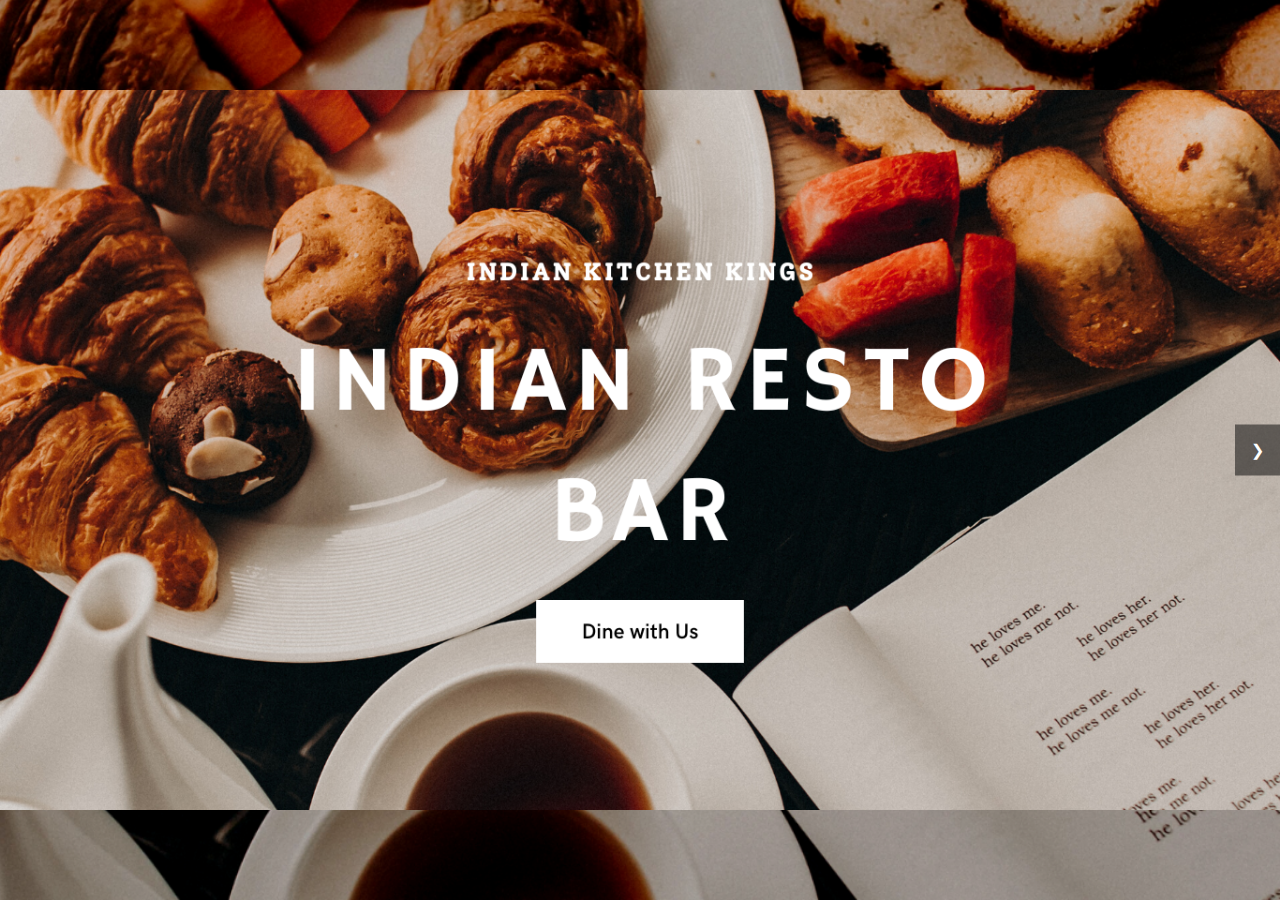
==== index.html @ 2a74c5a4 "Add files via upload" ====
<!DOCTYPE html>
<html lang="en">
<head>
    <meta charset="UTF-8">
    <meta name="viewport" content="width=device-width, initial-scale=1.0">
    <title>Restaurant Menu</title>
    <link rel="stylesheet" href="styles.css">
</head>
<body>
    <!-- <div class="imgbox">
        <img class="center-fit" src="images/INDIAN RESTO BAR1.png" alt="Indian resto bar">
    </div>
    <a href="#" class="previous round">&#8249;</a>
    <a href="#" class="next round">&#8250;</a> -->

    <div class="background-container">
        <img src="images/INDIAN RESTO BAR.png" alt="Image" class="image">
        <div class="next" onclick="nextImage()">&#10095;</div>
    </div>
    <!--<header>
        <h1>Restaurant Menu</h1>
    </header>-->
    <!--<main>
        <section class="menu-section">
            <h2>Appetizers</h2>
            <ul>
                <li>Bruschetta - $8</li>
                <li>Garlic Bread - $6</li>
                <li>Stuffed Mushrooms - $10</li>
            </ul>
        </section>
        <section class="menu-section">
            <h2>Main Courses</h2>
            <ul>
                <li>Grilled Chicken - $15</li>
                <li>Spaghetti Carbonara - $12</li>
                <li>Beef Steak - $20</li>
            </ul>
        </section>
        <section class="menu-section">
            <h2>Desserts</h2>
            <ul>
                <li>Cheesecake - $7</li>
                <li>Tiramisu - $8</li>
                <li>Chocolate Lava Cake - $9</li>
            </ul>
        </section>
        <section class="menu-section">
            <h2>Beverages</h2>
            <ul>
                <li>Water - $2</li>
                <li>Soft Drinks - $3</li>
                <li>Wine - $10</li>
            </ul>
        </section>
    </main>
    <footer>
        <p>&copy; 2024 Restaurant Name</p>
    </footer>-->
    <script src="scripts.js"></script>
</body>
</html>
---- styles.css ----
body, html {
    margin: 0;
    padding: 0;
    height: 100%;
    font-family: Arial, sans-serif;
}
  a {
    text-decoration: none;
    cursor: pointer;
  }
  
  a:hover {
    background-color: #cac5c5;
    color: rgb(126, 119, 119);
  }
  .container {
    display: grid;
    position: relative;
    width: 80%;
    margin: auto;
    
  }
  .image {
    width: 100%;
    display: block;
  }
  .prev, .next {
    position: absolute;
    top: 50%;
    transform: translateY(-50%);
    background-color: rgba(0, 0, 0, 0.5);
    color: white;
    padding: 16px;
    cursor: pointer;
  }
  .prev {
    left: 0;
  }
  .next {
    right: 0;
  }
  .text-overlay {
    position: absolute;
    top: 50%;
    left: 50%;
    transform: translate(-50%, -50%);
    color: white;
    background-color: rgba(0, 0, 0, 0.5); /* Semi-transparent background */
    padding: 20px;
    text-align: left;
    border-radius: 10px;
  }
  .background-image {
    width: 100%;
    display: block;
  }
  .menu {
   padding: 10px;
   font-size: 30px;
}


/* menu styles */
.background-container {
    position: relative;
    height: 100vh;
    background-image: url('images/backGroundImg.png');
    background-size: cover;
    background-position: center;
    display: flex;
    justify-content: center;
    align-items: center;
}

/* ul {
    list-style-type: none;
    padding: 0;
} */
 
li {
    margin: 5px 0;
    padding: 10px;
    cursor: pointer;
    position: relative;
}
 
.details {
    display: none;
    padding: 10px;
    margin-top: 10px;
    border-top: 1px solid #ddd;
    font-size: 20px;
}
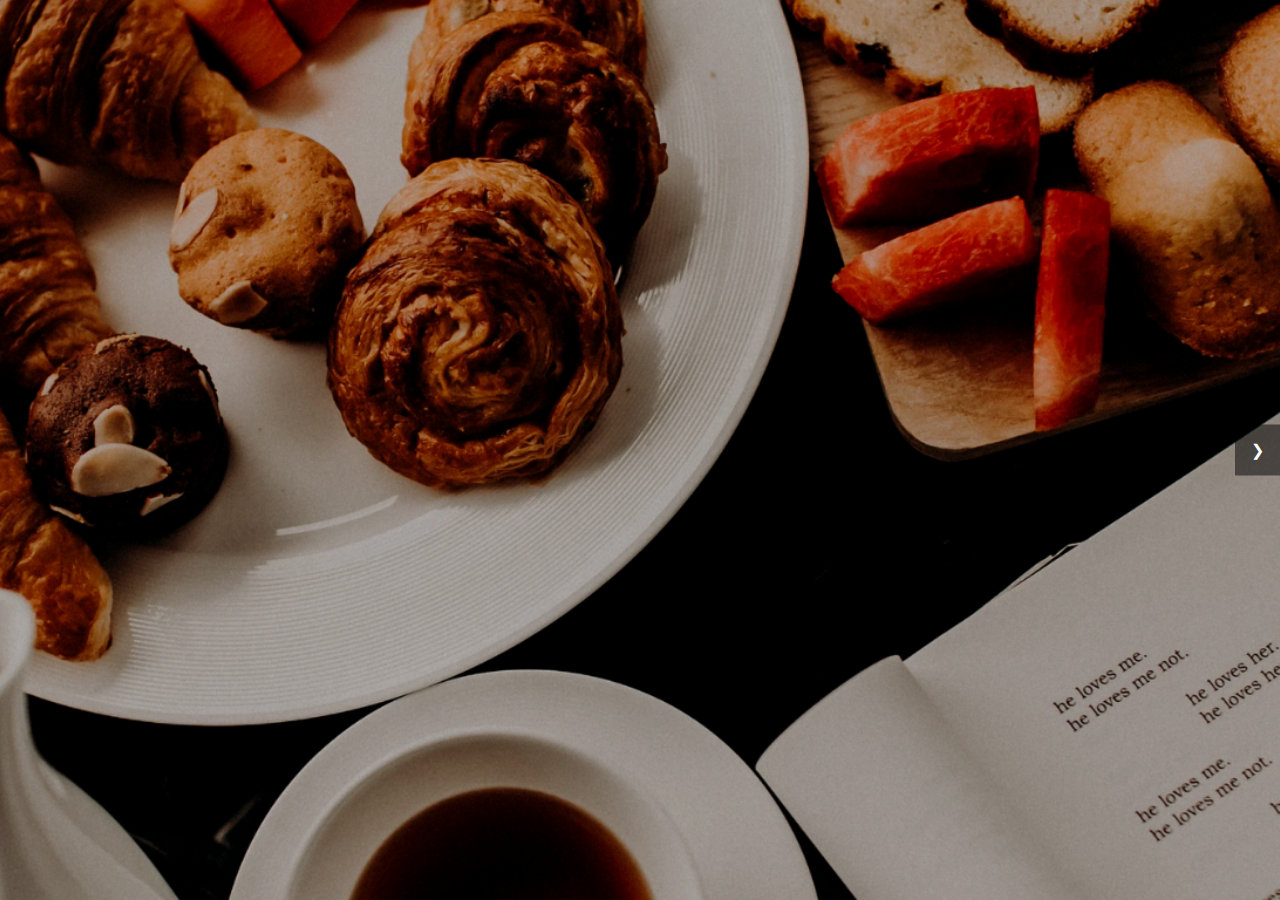
==== commit 18f9814f: "Update index.html" ====
--- a/index.html
+++ b/index.html
@@ -7,56 +7,9 @@
     <link rel="stylesheet" href="styles.css">
 </head>
 <body>
-    <!-- <div class="imgbox">
-        <img class="center-fit" src="images/INDIAN RESTO BAR1.png" alt="Indian resto bar">
-    </div>
-    <a href="#" class="previous round">&#8249;</a>
-    <a href="#" class="next round">&#8250;</a> -->
-
     <div class="background-container">
-        <img src="images/INDIAN RESTO BAR.png" alt="Image" class="image">
         <div class="next" onclick="nextImage()">&#10095;</div>
     </div>
-    <!--<header>
-        <h1>Restaurant Menu</h1>
-    </header>-->
-    <!--<main>
-        <section class="menu-section">
-            <h2>Appetizers</h2>
-            <ul>
-                <li>Bruschetta - $8</li>
-                <li>Garlic Bread - $6</li>
-                <li>Stuffed Mushrooms - $10</li>
-            </ul>
-        </section>
-        <section class="menu-section">
-            <h2>Main Courses</h2>
-            <ul>
-                <li>Grilled Chicken - $15</li>
-                <li>Spaghetti Carbonara - $12</li>
-                <li>Beef Steak - $20</li>
-            </ul>
-        </section>
-        <section class="menu-section">
-            <h2>Desserts</h2>
-            <ul>
-                <li>Cheesecake - $7</li>
-                <li>Tiramisu - $8</li>
-                <li>Chocolate Lava Cake - $9</li>
-            </ul>
-        </section>
-        <section class="menu-section">
-            <h2>Beverages</h2>
-            <ul>
-                <li>Water - $2</li>
-                <li>Soft Drinks - $3</li>
-                <li>Wine - $10</li>
-            </ul>
-        </section>
-    </main>
-    <footer>
-        <p>&copy; 2024 Restaurant Name</p>
-    </footer>-->
     <script src="scripts.js"></script>
 </body>
-</html>+</html>
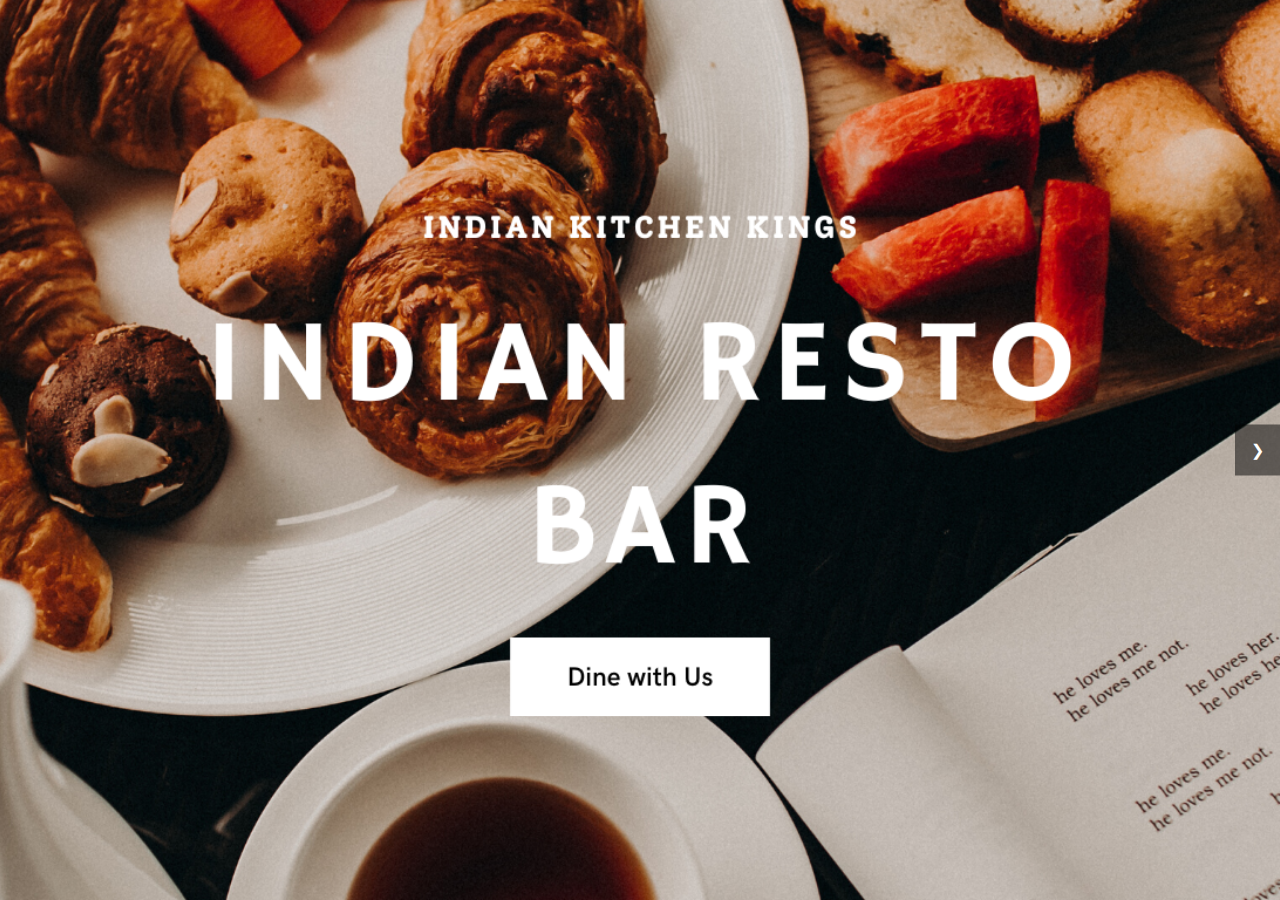
==== commit 1b6a30a3: "Update index.html" ====
--- a/index.html
+++ b/index.html
@@ -7,7 +7,7 @@
     <link rel="stylesheet" href="styles.css">
 </head>
 <body>
-    <div class="background-container">
+    <div class="container">
         <div class="next" onclick="nextImage()">&#10095;</div>
     </div>
     <script src="scripts.js"></script>
--- a/styles.css
+++ b/styles.css
@@ -14,11 +14,14 @@
     color: rgb(126, 119, 119);
   }
   .container {
-    display: grid;
     position: relative;
-    width: 80%;
-    margin: auto;
-    
+    height: 100vh;
+    background-image: url('images/INDIAN RESTO BAR.png');
+    background-size: cover;
+    background-position: center;
+    display: flex;
+    justify-content: center;
+    align-items: center;
   }
   .image {
     width: 100%;
@@ -90,4 +93,4 @@
     margin-top: 10px;
     border-top: 1px solid #ddd;
     font-size: 20px;
-}+}
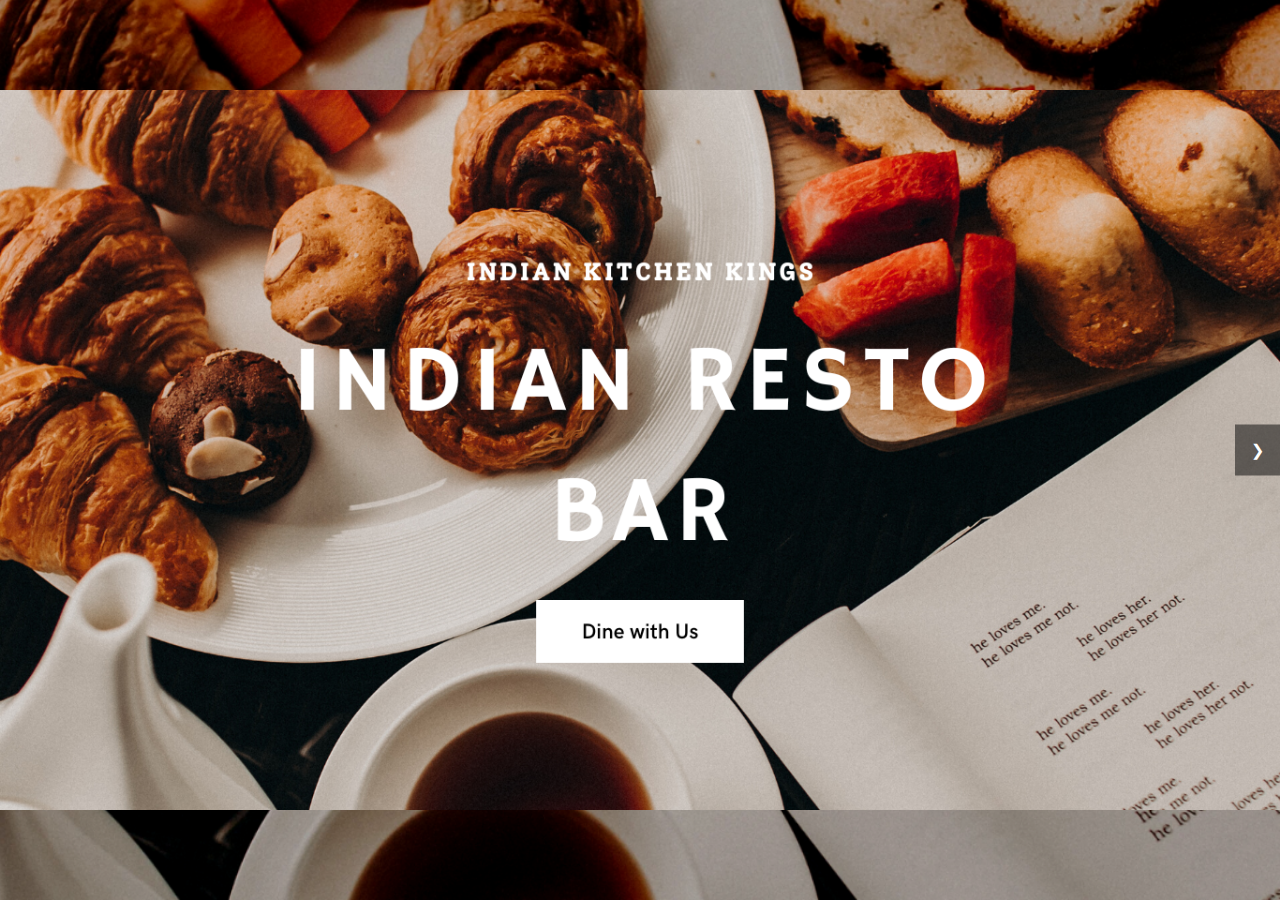
==== commit 75c21697: "Update index.html" ====
--- a/index.html
+++ b/index.html
@@ -7,7 +7,8 @@
     <link rel="stylesheet" href="styles.css">
 </head>
 <body>
-    <div class="container">
+    <div class="background-container">
+        <img src="images/INDIAN RESTO BAR.png" alt="Image" class="image">
         <div class="next" onclick="nextImage()">&#10095;</div>
     </div>
     <script src="scripts.js"></script>
